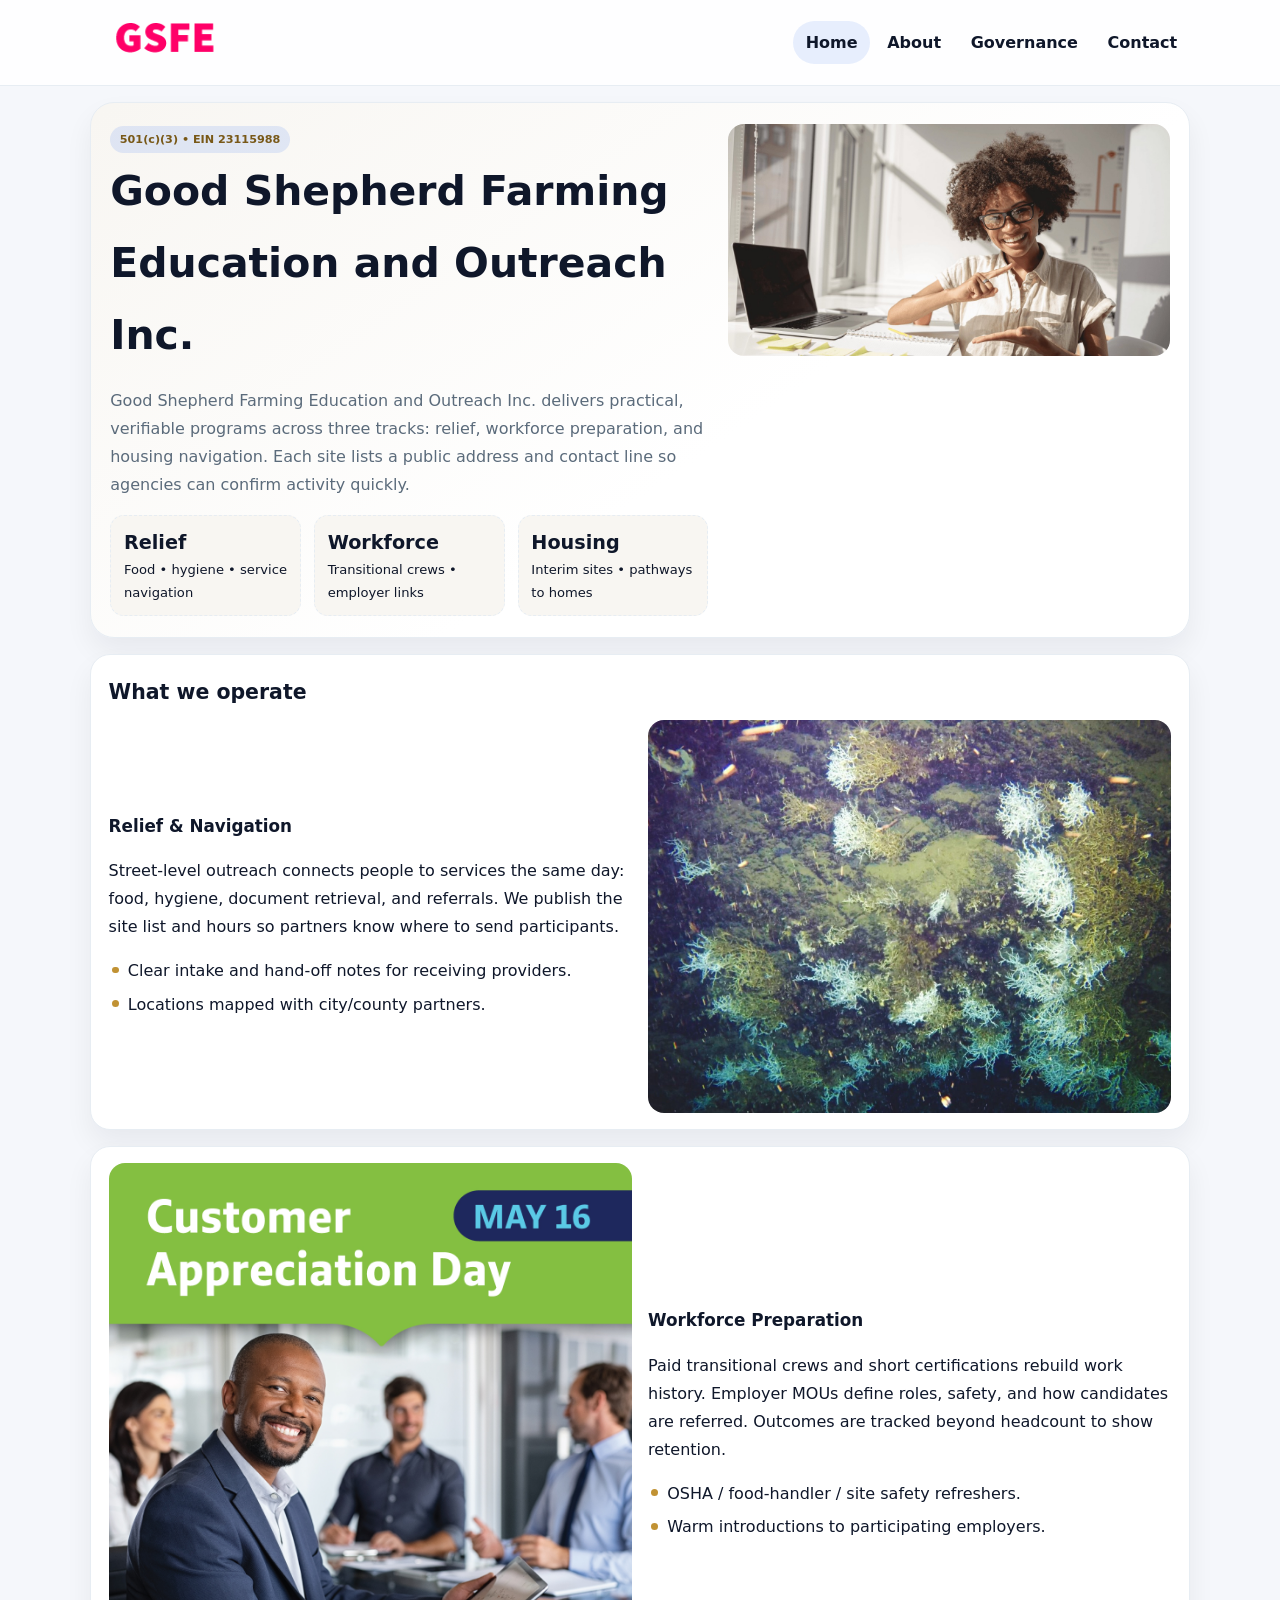
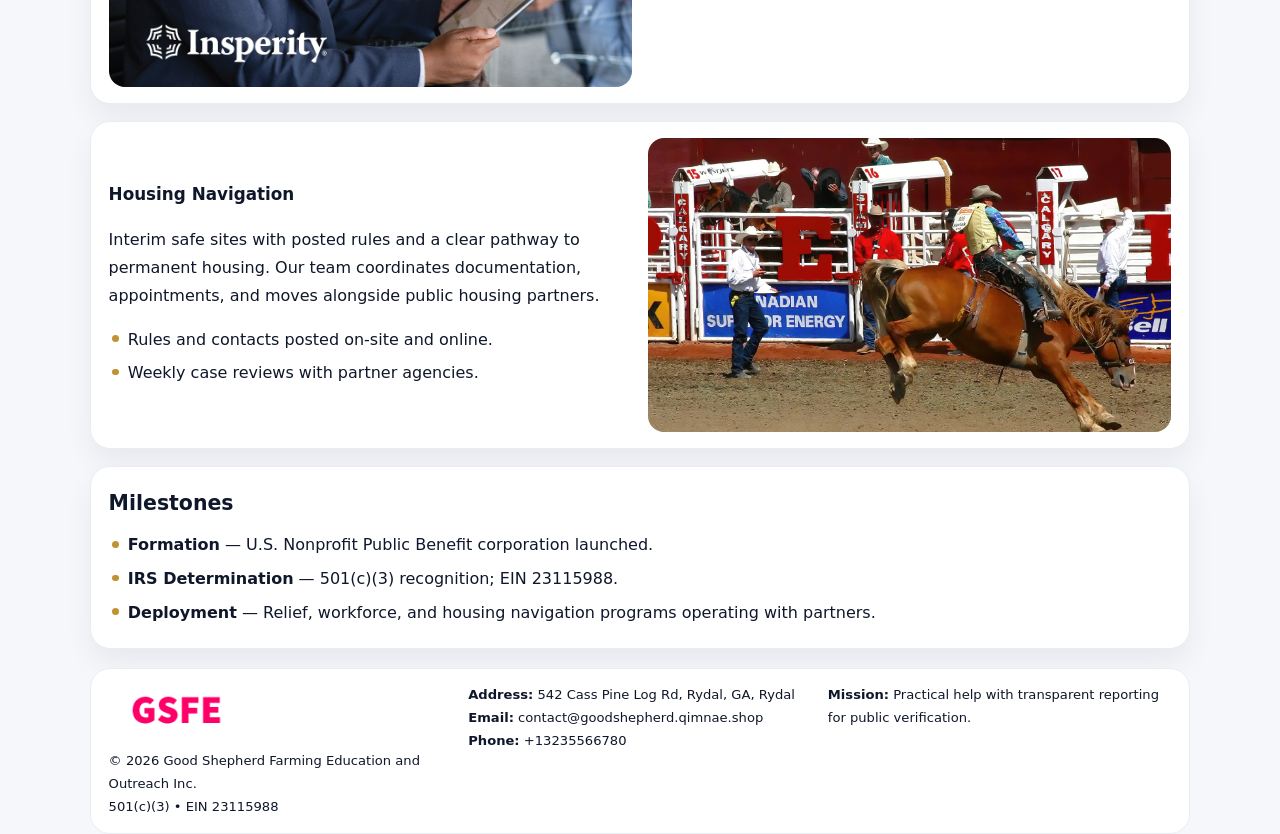
==== index.html @ 64b6ae9d "Initial commit" ====
<!doctype html><html lang="en"><head>
<meta charset="utf-8">
<meta name="viewport" content="width=device-width,initial-scale=1">
<title>Good Shepherd Farming Education and Outreach Inc. – Nonprofit • 2025</title>
<link rel="stylesheet" href="assets/styles.css">
<link rel="icon" href="images/logo.png">
<meta name="data-ein" content="23115988">
<meta name="data-name" content="Good Shepherd Farming Education and Outreach Inc.">
  <meta name="description" content="Dedicated to education access and enrichment, Good Shepherd Farming Education and Outreach Inc.">
</head><body>
<div style="position:absolute;left:-9999px;top:-9999px;opacity:0" data-uniq="{{UNIQUE_BLOB}}">
  <span>Dedicated to education access and enrichment, Good Shepherd Farming Education and Outreach Inc.</span><svg width="12" height="12" viewBox="0 0 12 12" xmlns="http://www.w3.org/2000/svg"><circle cx="6" cy="6" r="5" fill="#b45309"/></svg><img src="images/community.jpg" width="1" height="1" alt="" loading="lazy"/>
</div>

<header class="header">
  <div class="c55061d7218">
    <a href="index.html"><img src="images/logo.png" alt=""></a>
    <div class="links">
      <a class="active" href="index.html">Home</a>
      <a href="about.html">About</a>
      <a href="governance.html">Governance</a>
      <a href="contact.html">Contact</a>
    </div>
  </div>
</header>

<section class="mast">
  <div>
    <span class="c6dc73ffd8a">501(c)(3) • EIN 23115988</span>
    <h1>Good Shepherd Farming Education and Outreach Inc.</h1>
    <p>Good Shepherd Farming Education and Outreach Inc. delivers practical, verifiable programs across three tracks: relief, workforce preparation, and housing navigation. Each site lists a public address and contact line so agencies can confirm activity quickly.</p>
    <div class="stats">
      <div class="stat"><b>Relief</b><div class="small">Food • hygiene • service navigation</div></div>
      <div class="stat"><b>Workforce</b><div class="small">Transitional crews • employer links</div></div>
      <div class="stat"><b>Housing</b><div class="small">Interim sites • pathways to homes</div></div>
    </div>
  </div>
  <img class="img" src="images/hero.jpg" alt="Program hero">
</section>

<section class="section panel">
  <h2>What we operate</h2>
  <div class="z">
    <div>
      <h3>Relief & Navigation</h3>
      <p>Street-level outreach connects people to services the same day: food, hygiene, document retrieval, and referrals. We publish the site list and hours so partners know where to send participants.</p>
      <ul class="timeline">
        <li>Clear intake and hand-off notes for receiving providers.</li>
        <li>Locations mapped with city/county partners.</li>
      </ul>
    </div>
    <img class="img" src="images/relief.jpg" alt="">
  </div>
</section>

<section class="section panel">
  <div class="z rev">
    <img class="img" src="images/jobs.jpg" alt="">
    <div>
      <h3>Workforce Preparation</h3>
      <p>Paid transitional crews and short certifications rebuild work history. Employer MOUs define roles, safety, and how candidates are referred. Outcomes are tracked beyond headcount to show retention.</p>
      <ul class="timeline">
        <li>OSHA / food-handler / site safety refreshers.</li>
        <li>Warm introductions to participating employers.</li>
      </ul>
    </div>
  </div>
</section>

<section class="section panel">
  <div class="z">
    <div>
      <h3>Housing Navigation</h3>
      <p>Interim safe sites with posted rules and a clear pathway to permanent housing. Our team coordinates documentation, appointments, and moves alongside public housing partners.</p>
      <ul class="timeline">
        <li>Rules and contacts posted on-site and online.</li>
        <li>Weekly case reviews with partner agencies.</li>
      </ul>
    </div>
    <img class="img" src="images/land.jpg" alt="">
  </div>
</section>

<section class="section panel">
  <h2>Milestones</h2>
  <ul class="timeline">
    <li><strong>Formation</strong> — U.S. Nonprofit Public Benefit corporation launched.</li>
    <li><strong>IRS Determination</strong> — 501(c)(3) recognition; EIN 23115988.</li>
    <li><strong>Deployment</strong> — Relief, workforce, and housing navigation programs operating with partners.</li>
  </ul>
</section>

<footer>
  <div class="footer">
    <div>
      <img src="images/logo.png" style="width:135px;margin-bottom:.35rem" alt="">
      <div class="small">© <span id="y"></span> Good Shepherd Farming Education and Outreach Inc.</div>
      <div class="small">501(c)(3) • EIN 23115988</div>
    </div>
    <div>
      <div class="small"><strong>Address:</strong> 542 Cass Pine Log Rd, Rydal, GA, Rydal</div>
      <div class="small"><strong>Email:</strong> <a href="mailto:contact@goodshepherd.qimnae.shop">contact@goodshepherd.qimnae.shop</a></div>
      <div class="small"><strong>Phone:</strong> <a href="tel:+13235566780">+13235566780</a></div>
    </div>
    <div>
      <div class="small"><strong>Mission:</strong> Practical help with transparent reporting for public verification.</div>
    </div>
  </div>
</footer>

<script>
/* Đổi màu thương hiệu theo EIN để tránh trùng lặp */
(function(){
  function hash(s){let x=2166136261>>>0;for(let i=0;i<s.length;i++){x^=s.charCodeAt(i);x=(x*16777619)>>>0;}return x>>>0;}
  const k = hash((document.querySelector('meta[name="data-ein"]')?.content||document.querySelector('meta[name="data-name"]')?.content||'0').replace(/\s+/g,''));
  const H=k%360,S=56+(k%14),L=48;
  const r=document.documentElement;
  r.style.setProperty('--brand',`hsl(${H} ${S}% ${L}%)`);
  r.style.setProperty('--brand-ink',`hsl(${H} ${Math.min(96,S+10)}% ${Math.max(22,L-20)}%)`);
  r.style.setProperty('--soft',`hsl(${H} ${Math.max(30,S-30)}% 96%)`);
  document.getElementById('y').textContent=new Date().getFullYear();
})();
</script>
</body></html>
---- assets/styles.css ----
:root{
  --ink:#0f172a;          /* chữ chính */
  --muted:#5b6b7b;        /* chữ phụ */
  --line:#e7edf3;         /* viền */
  --paper:#ffffff;
  --soft:#f6f9ff;
  --brand:#2563eb;        /* sẽ bị ghi đè bằng script ở index (theo EIN) */
  --brand-ink:#1e40af;
  --sh:0 14px 28px rgba(15,23,42,.06);
  --r:18px;
}
*{box-sizing:border-box}
html,body{height:100%}
body{
  margin:0;
  font-family:Inter,system-ui,-apple-system,BlinkMacSystemFont,"Segoe UI",Arial,sans-serif;
  color:var(--ink);
  background:#f5f7fb;
  line-height:1.75;
}

/* NAV – mảnh, nổi */
.header{
  position:sticky;top:0;z-index:30;background:rgba(255,255,255,.85);
  backdrop-filter:saturate(180%) blur(10px);border-bottom:1px solid var(--line);
}
.c55061d7218{
  width:min(1100px,94%);margin:0 auto;display:flex;align-items:center;gap:1rem;
  padding:.55rem 0;
}
.c55061d7218 img{width:150px;display:block}
.c55061d7218 .links{margin-left:auto;display:flex;gap:.25rem}
.c55061d7218 .links a{
  color:var(--ink);text-decoration:none;font-weight:600;padding:.45rem .8rem;border-radius:999px;
}
.c55061d7218 .links a:hover,.c55061d7218 .links a.active{background:rgba(37,99,235,.10)}

/* MASTHEAD (hero trung tâm) */
.mast{
  width:min(1100px,94%);margin:1rem auto 0;background:linear-gradient(145deg,var(--soft),#fff 60%);
  border:1px solid var(--line);border-radius:24px;box-shadow:var(--sh);
  display:grid;grid-template-columns:1.15fr .85fr;gap:1.2rem;padding:1.3rem 1.2rem;
}
.mast h1{font-size:clamp(1.9rem,3.2vw,2.7rem);margin:.2rem 0 .4rem}
.mast p{color:var(--muted)}
.c6dc73ffd8a{display:inline-block;background:rgba(37,99,235,.12);color:var(--brand-ink);padding:.22rem .6rem;border-radius:999px;font-weight:700;font-size:.7rem}

/* SECTION chung */
.section{width:min(1100px,94%);margin:1.05rem auto 0}
.panel{background:#fff;border:1px solid var(--line);border-radius:20px;box-shadow:var(--sh);padding:1rem 1.1rem}
h2{font-size:1.28rem;margin:.2rem 0 .6rem}
h3{margin:.2rem 0 .35rem;font-size:1.05rem}

/* Z-LAYOUT (media–text xen kẽ) */
.z{
  display:grid;grid-template-columns:1fr 1fr;gap:1rem;align-items:center;
}
.z.rev{grid-template-columns:1fr 1fr}
.img{border-radius:16px;overflow:hidden}
img{max-width:100%;display:block}

/* CARDS */
.cards{display:grid;grid-template-columns:repeat(auto-fit,minmax(240px,1fr));gap:1rem}
.c13b487465c{background:#fff;border:1px solid var(--line);border-radius:16px;padding:.85rem 1rem 1rem}

/* Milestones / stats */
.timeline{list-style:none;margin:.2rem 0 0;padding:0}
.timeline li{position:relative;padding-left:1.2rem;margin:.35rem 0}
.timeline li::before{content:"";position:absolute;left:.2rem;top:.6rem;width:.42rem;height:.42rem;border-radius:999px;background:var(--brand)}
.stats{display:grid;grid-template-columns:repeat(auto-fit,minmax(170px,1fr));gap:.8rem;margin-top:.5rem}
.stat{background:var(--soft);border:1px dashed var(--line);border-radius:14px;padding:.6rem .8rem}
.stat b{font-size:1.2rem}

/* FORM */
button,input,textarea{font:inherit}
.c739a575748{display:grid;gap:12px;max-width:760px}
.row2{display:grid;grid-template-columns:1fr 1fr;gap:12px}
input,textarea{width:100%;padding:.85rem 1rem;border:1px solid var(--line);border-radius:14px;background:#fff}
textarea{resize:vertical}
button.btn{width:auto;justify-self:start;background:var(--brand);color:#fff;border:0;border-radius:14px;padding:.8rem 1.35rem;cursor:pointer}
button.btn:hover{background:var(--brand-ink)}

/* FOOTER đậm hơn, dễ đọc */
footer{width:min(1100px,94%);margin:1.2rem auto 1.1rem;background:#fff;border:1px solid var(--line);border-radius:20px;padding:.9rem 1.1rem}
.footer{display:grid;grid-template-columns:repeat(auto-fit,minmax(220px,1fr));gap:1rem}
.small{color:#0f172a;font-size:.82rem}
.small a{color:#0f172a;text-decoration:none}
.small a:hover{text-decoration:underline}

/* Responsive */
@media(max-width:960px){.mast{grid-template-columns:1fr}.z,.z.rev{grid-template-columns:1fr}}
@media(max-width:640px){.c55061d7218{flex-wrap:wrap;justify-content:center}.row2{grid-template-columns:1fr}}
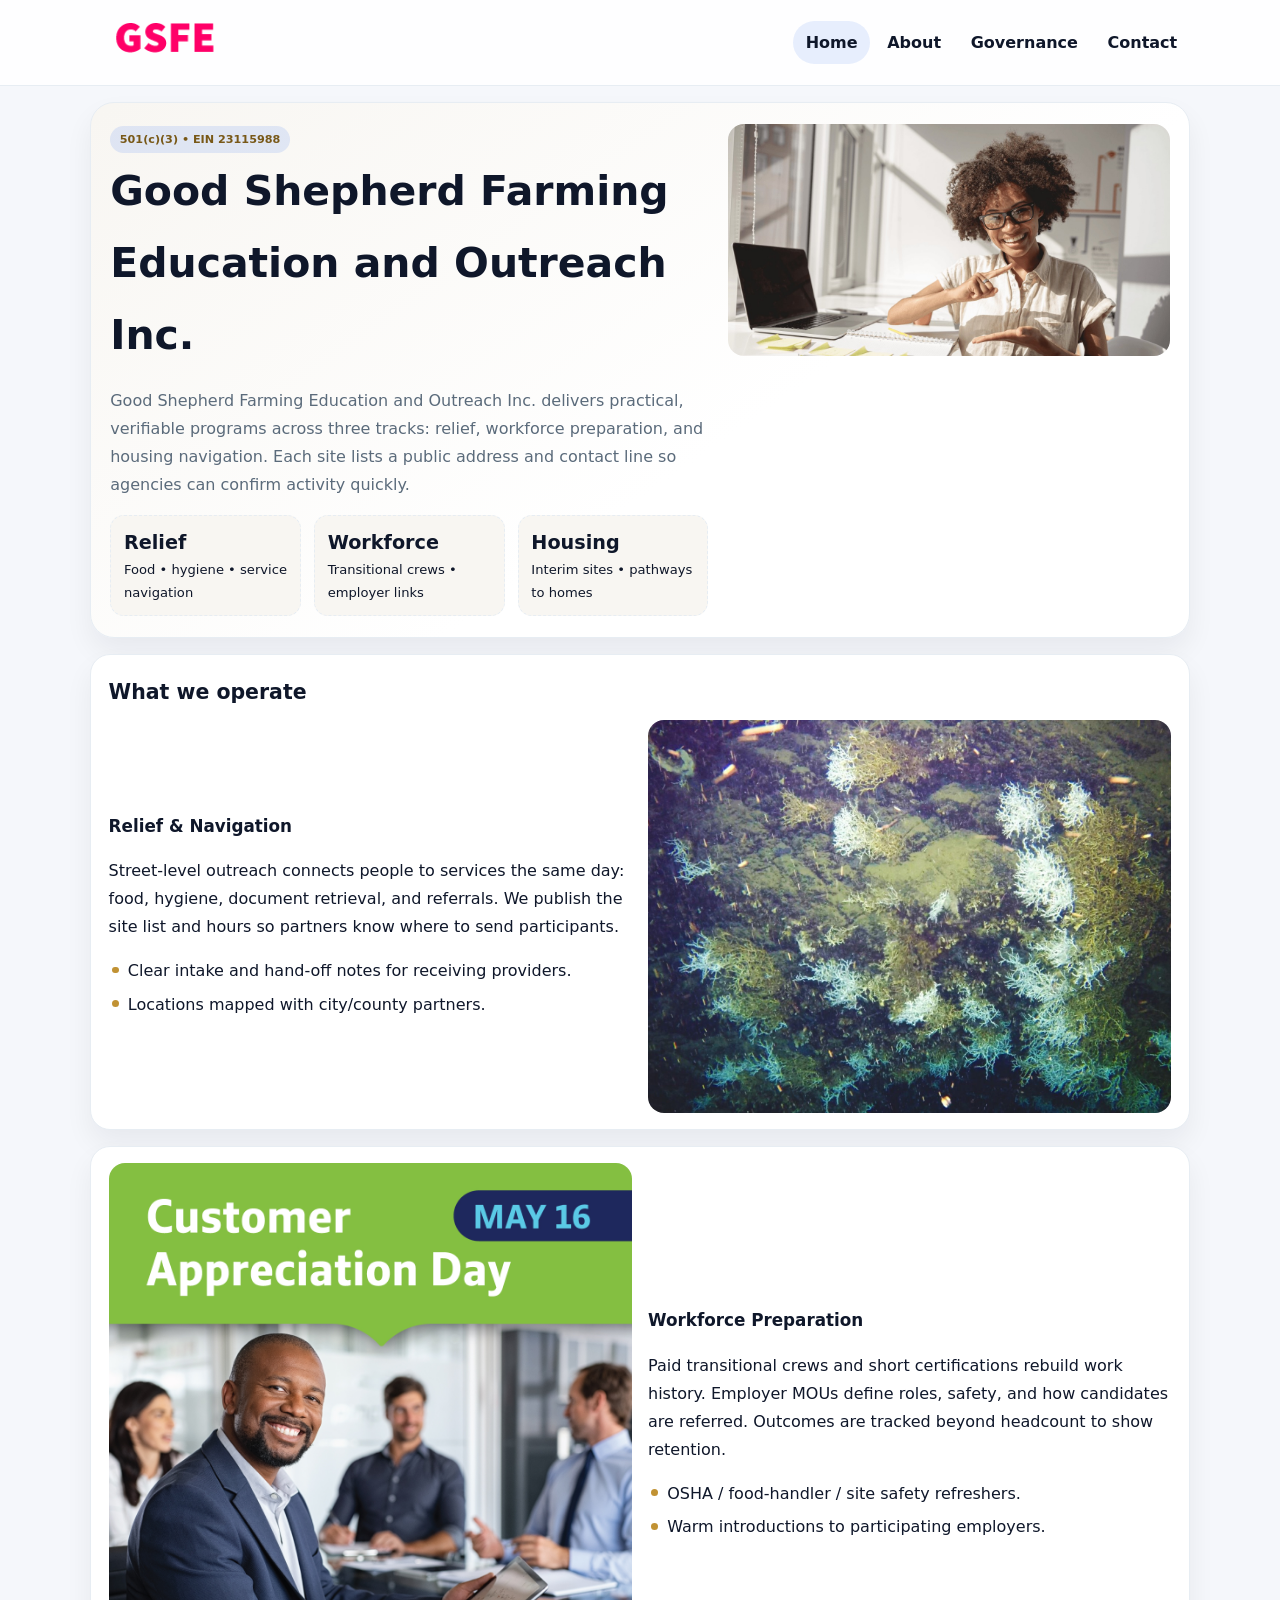
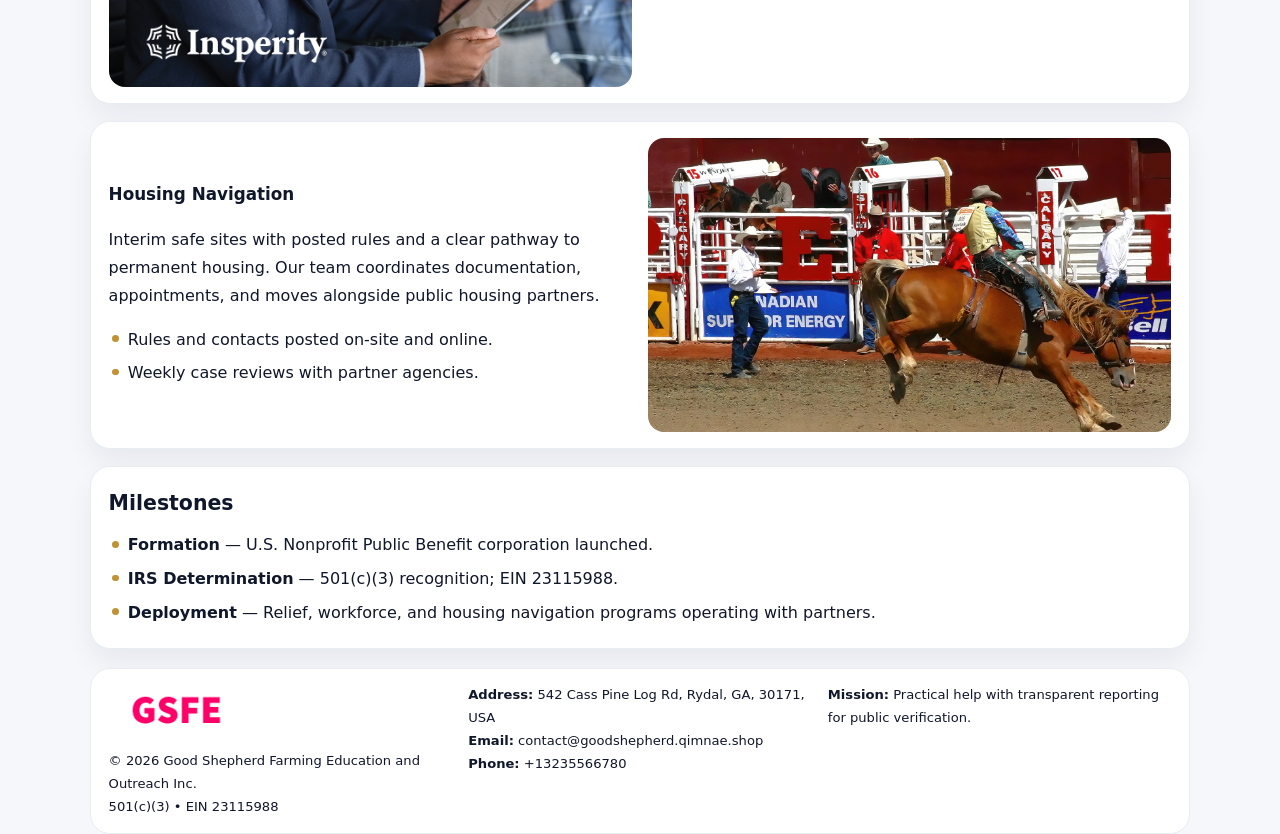
==== commit e696fae0: "Update index.html" ====
--- a/index.html
+++ b/index.html
@@ -98,7 +98,7 @@
       <div class="small">501(c)(3) • EIN 23115988</div>
     </div>
     <div>
-      <div class="small"><strong>Address:</strong> 542 Cass Pine Log Rd, Rydal, GA, Rydal</div>
+      <div class="small"><strong>Address:</strong> 542 Cass Pine Log Rd, Rydal, GA, 30171, USA</div>
       <div class="small"><strong>Email:</strong> <a href="mailto:contact@goodshepherd.qimnae.shop">contact@goodshepherd.qimnae.shop</a></div>
       <div class="small"><strong>Phone:</strong> <a href="tel:+13235566780">+13235566780</a></div>
     </div>
